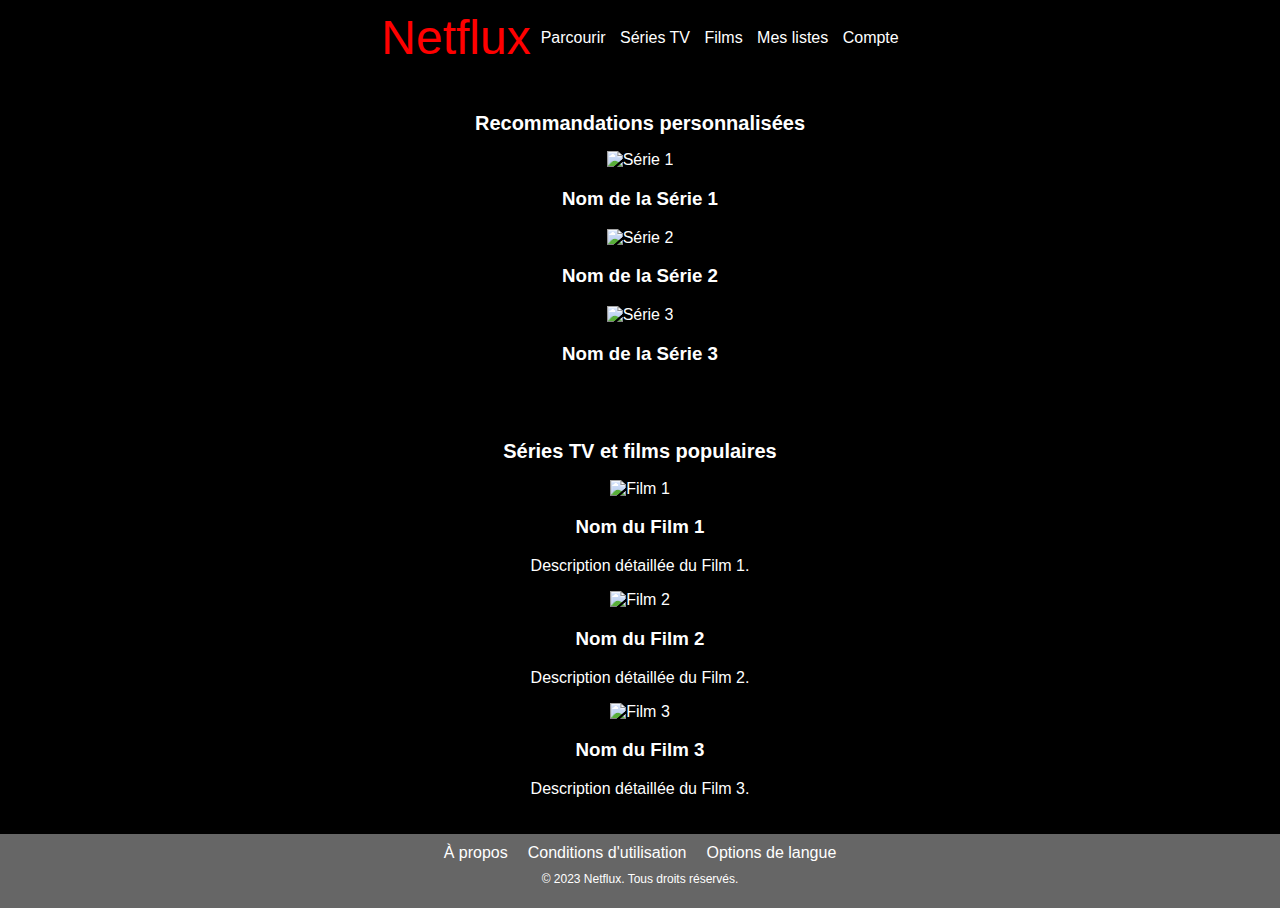
==== main.html @ ee1a0e5e "test 2" ====
<!DOCTYPE html>
<html>
  <head>
    <title>Netflux - Accueil</title>
    <link rel="stylesheet" href="style.css">
  </head>
  <body>
    <header>
      <nav>
        <div class="logo">Netflux</div>
        <ul>
          <li><a href="#">Parcourir</a></li>
          <li><a href="#">Séries TV</a></li>
          <li><a href="#">Films</a></li>
          <li><a href="#">Mes listes</a></li>
          <li><a href="#">Compte</a></li>
        </ul>
      </nav>
    </header>

    <section class="recommendations">
      <h2>Recommandations personnalisées</h2>
      <div class="carousel">
        <!-- Carrousel de séries TV -->
        <div class="carousel-item">
          <img src="serie1.jpg" alt="Série 1">
          <h3>Nom de la Série 1</h3>
        </div>
        <div class="carousel-item">
          <img src="serie2.jpg" alt="Série 2">
          <h3>Nom de la Série 2</h3>
        </div>
        <div class="carousel-item">
          <img src="serie3.jpg" alt="Série 3">
          <h3>Nom de la Série 3</h3>
        </div>
      </div>
    </section>

    <section class="highlights">
      <h2>Séries TV et films populaires</h2>
      <div class="movies">
        <!-- Vignettes et descriptions pour chaque titre en évidence -->
        <div class="movie-item">
          <img src="film1.jpg" alt="Film 1">
          <h3>Nom du Film 1</h3>
          <p>Description détaillée du Film 1.</p>
        </div>
        <div class="movie-item">
          <img src="film2.jpg" alt="Film 2">
          <h3>Nom du Film 2</h3>
          <p>Description détaillée du Film 2.</p>
        </div>
        <div class="movie-item">
          <img src="film3.jpg" alt="Film 3">
          <h3>Nom du Film 3</h3>
          <p>Description détaillée du Film 3.</p>
        </div>
      </div>
    </section>

    <footer>
      <ul>
        <li><a href="#">À propos</a></li>
        <li><a href="#">Conditions d'utilisation</a></li>
        <li><a href="#">Options de langue</a></li>
      </ul>
      <p>© 2023 Netflux. Tous droits réservés.</p>
    </footer>
  </body>
</html>
---- style.css ----
* {
  box-sizing: border-box;
}

body {
  margin: 0;
  padding: 0;
  font-family: "Helvetica Neue", Helvetica, Arial, sans-serif;
  background-color: #000;
  color: #fff;
  text-align: center;
  display: flex;
  flex-direction: column;
  min-height: 100vh;
}

header {
  padding: 10px;
}

nav {
  display: flex;
  justify-content: center;
  align-items: center;
}

.logo {
  font-size: 48px;
  color: #ff0000;
}

nav ul {
  list-style-type: none;
  margin: 0;
  padding: 0;
}

nav ul li {
  display: inline-block;
  margin-left: 10px;
}

nav ul li a {
  color: #fff;
  text-decoration: none;
}

section {
  padding: 20px;
  flex: 1;
}

h2 {
  font-size: 20px;
  font-weight: bold;
}

footer {
  background-color: #666;
  color: #fff;
  padding: 10px;
  margin-top: auto;
}

footer ul {
  list-style-type: none;
  margin: 0;
  padding: 0;
  display: flex;
  justify-content: center;
}

footer ul li {
  margin: 0 10px;
}

footer ul li a {
  color: #fff;
  text-decoration: none;
}

footer p {
  margin-top: 10px;
  font-size: 12px;
}
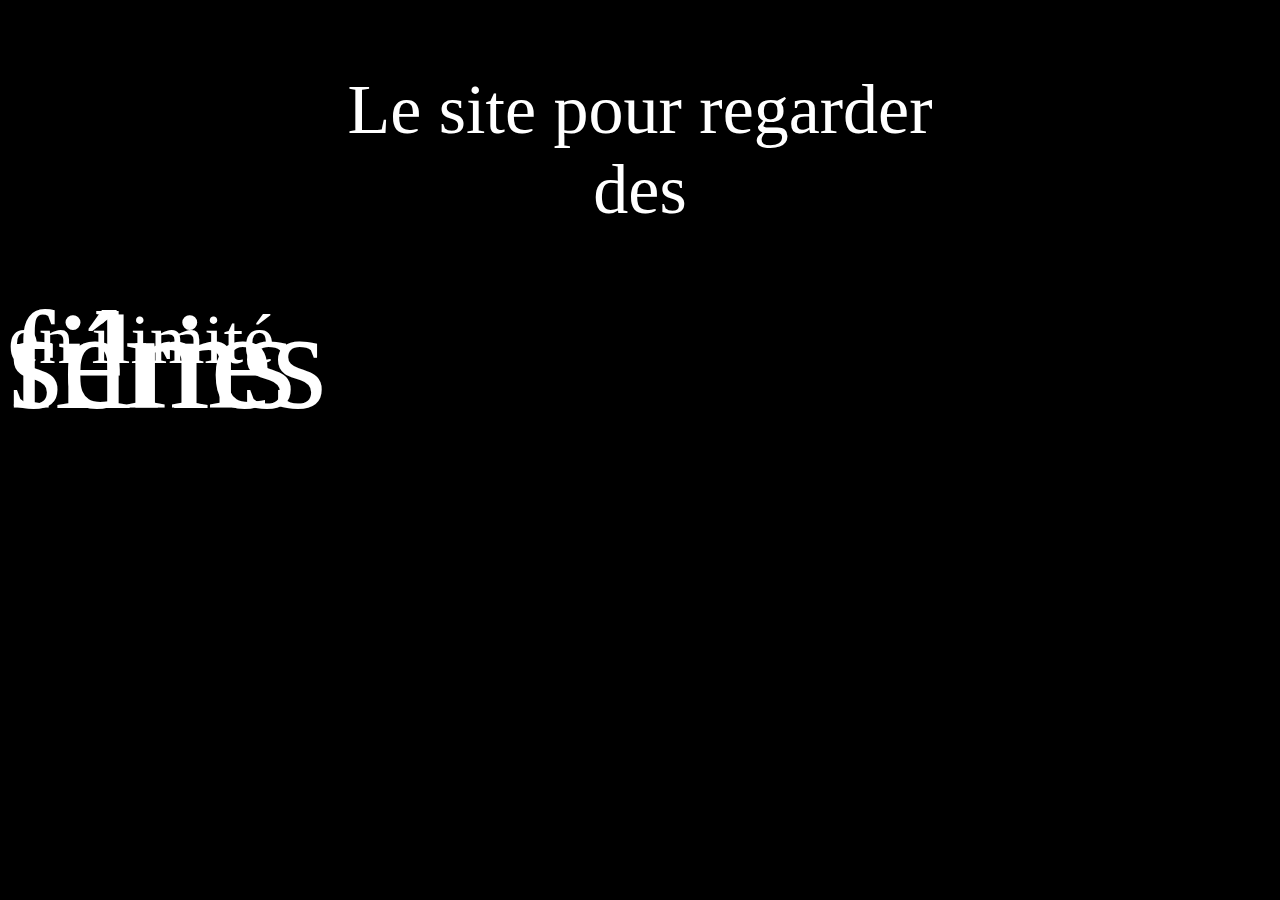
==== commit 55c5bc87: "start" ====
--- a/main.html
+++ b/main.html
@@ -1,71 +1,9 @@
 <!DOCTYPE html>
-<html>
-  <head>
-    <title>Netflux - Accueil</title>
-    <link rel="stylesheet" href="style.css">
-  </head>
-  <body>
-    <header>
-      <nav>
-        <div class="logo">Netflux</div>
-        <ul>
-          <li><a href="#">Parcourir</a></li>
-          <li><a href="#">Séries TV</a></li>
-          <li><a href="#">Films</a></li>
-          <li><a href="#">Mes listes</a></li>
-          <li><a href="#">Compte</a></li>
-        </ul>
-      </nav>
-    </header>
-
-    <section class="recommendations">
-      <h2>Recommandations personnalisées</h2>
-      <div class="carousel">
-        <!-- Carrousel de séries TV -->
-        <div class="carousel-item">
-          <img src="serie1.jpg" alt="Série 1">
-          <h3>Nom de la Série 1</h3>
-        </div>
-        <div class="carousel-item">
-          <img src="serie2.jpg" alt="Série 2">
-          <h3>Nom de la Série 2</h3>
-        </div>
-        <div class="carousel-item">
-          <img src="serie3.jpg" alt="Série 3">
-          <h3>Nom de la Série 3</h3>
-        </div>
-      </div>
-    </section>
-
-    <section class="highlights">
-      <h2>Séries TV et films populaires</h2>
-      <div class="movies">
-        <!-- Vignettes et descriptions pour chaque titre en évidence -->
-        <div class="movie-item">
-          <img src="film1.jpg" alt="Film 1">
-          <h3>Nom du Film 1</h3>
-          <p>Description détaillée du Film 1.</p>
-        </div>
-        <div class="movie-item">
-          <img src="film2.jpg" alt="Film 2">
-          <h3>Nom du Film 2</h3>
-          <p>Description détaillée du Film 2.</p>
-        </div>
-        <div class="movie-item">
-          <img src="film3.jpg" alt="Film 3">
-          <h3>Nom du Film 3</h3>
-          <p>Description détaillée du Film 3.</p>
-        </div>
-      </div>
-    </section>
-
-    <footer>
-      <ul>
-        <li><a href="#">À propos</a></li>
-        <li><a href="#">Conditions d'utilisation</a></li>
-        <li><a href="#">Options de langue</a></li>
-      </ul>
-      <p>© 2023 Netflux. Tous droits réservés.</p>
-    </footer>
-  </body>
-</html>
+<head>
+<link rel="stylesheet" href="style.css">
+</head>
+<body>
+<div class="text-index">
+    <p>Le site pour regarder<br>des<div class="ms-slider_word1">films</div> <div class="ms-slider_word2">séries</div> en ilimité</p>
+</div>
+</body>--- a/style.css
+++ b/style.css
@@ -1,85 +1,51 @@
-* {
-  box-sizing: border-box;
+.text-index {
+  font-size: 70px;
+  color: white;
+}
+
+p {
+  text-align: center;
 }
 
 body {
-  margin: 0;
-  padding: 0;
-  font-family: "Helvetica Neue", Helvetica, Arial, sans-serif;
-  background-color: #000;
-  color: #fff;
-  text-align: center;
-  display: flex;
-  flex-direction: column;
-  min-height: 100vh;
+  background-color: black;
 }
 
-header {
-  padding: 10px;
+.films {
+  color: red;
 }
 
-nav {
-  display: flex;
-  justify-content: center;
-  align-items: center;
+.ms-slider_word1, 
+.ms-slider_word2 {
+	position: absolute;
+  display: block;
+	top: 2em;
+  
+  width: 60%;
+  
+  font-size: 2em;
+
+	animation-duration: 20s;
+	animation-timing-function: ease-in-out;
+	animation-iteration-count: infinite;
 }
 
-.logo {
-  font-size: 48px;
-  color: #ff0000;
+.ms-slider_word1 {
+	animation-name: anim-1;
 }
 
-nav ul {
-  list-style-type: none;
-  margin: 0;
-  padding: 0;
+.ms-slider_word2 {
+	animation-name: anim-2;
 }
 
-nav ul li {
-  display: inline-block;
-  margin-left: 10px;
+@keyframes anim-1 {
+	0%, 8.3% { left: -100%; opacity: 0; }
+  8.3%,25% { left: 25%; opacity: 1; }
+  33.33%, 100% { left: 110%; opacity: 0; }
 }
 
-nav ul li a {
-  color: #fff;
-  text-decoration: none;
-}
-
-section {
-  padding: 20px;
-  flex: 1;
-}
-
-h2 {
-  font-size: 20px;
-  font-weight: bold;
-}
-
-footer {
-  background-color: #666;
-  color: #fff;
-  padding: 10px;
-  margin-top: auto;
-}
-
-footer ul {
-  list-style-type: none;
-  margin: 0;
-  padding: 0;
-  display: flex;
-  justify-content: center;
-}
-
-footer ul li {
-  margin: 0 10px;
-}
-
-footer ul li a {
-  color: #fff;
-  text-decoration: none;
-}
-
-footer p {
-  margin-top: 10px;
-  font-size: 12px;
-}
+@keyframes anim-2 {
+	0%, 33.33% { left: -100%; opacity: 0; }
+  41.63%, 58.29% { left: 25%; opacity: 1; }
+  66.66%, 100% { left: 110%; opacity: 0; }
+}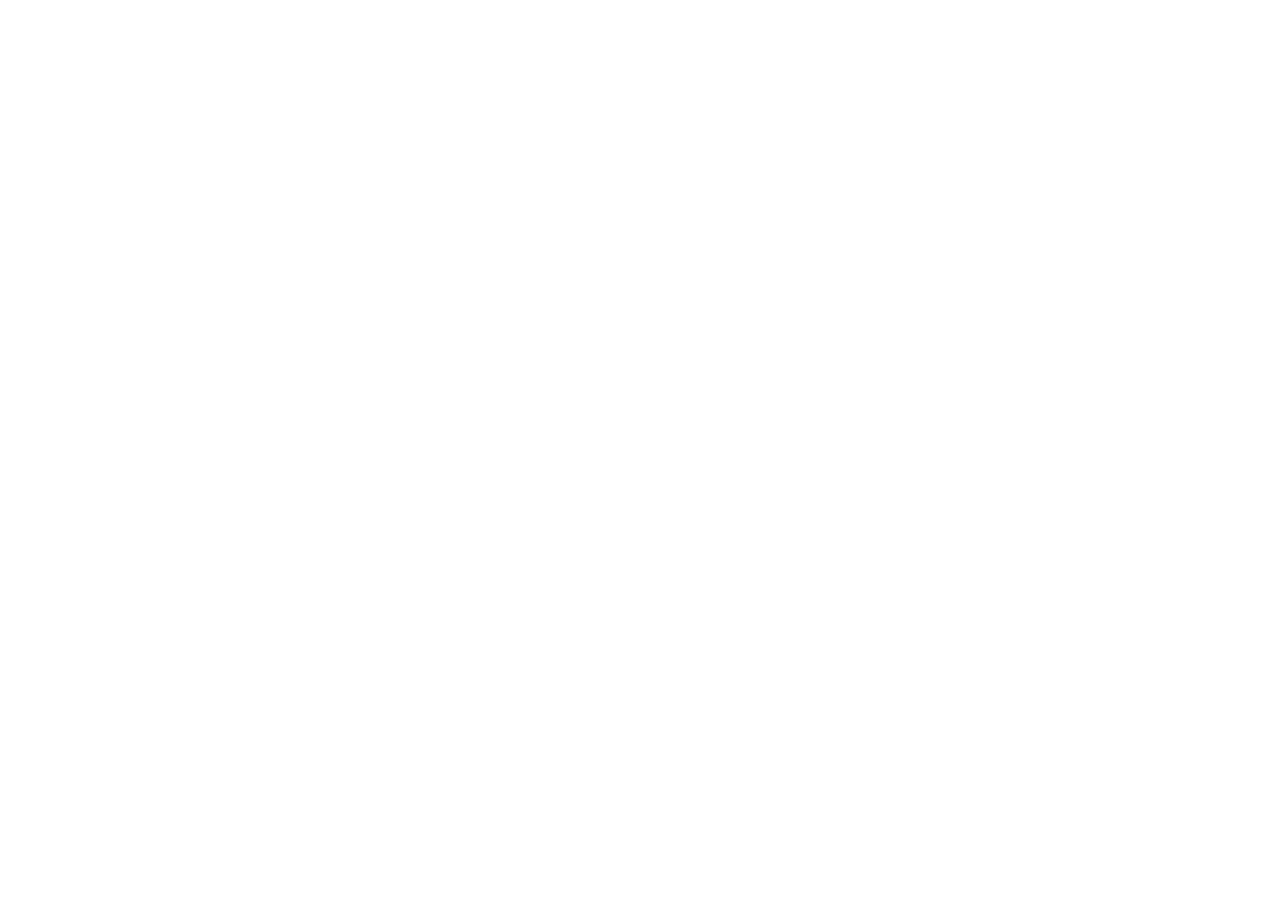
==== commit cfdfa44b: "netflux" ====
--- a/main.html
+++ b/main.html
@@ -1,9 +1,11 @@
 <!DOCTYPE html>
+<html>
 <head>
-<link rel="stylesheet" href="style.css">
+    <meta name="viewport" content="width=device-width, initial-scale=1.0">
+    <title>Netflux</title>
+    <link rel="styleshett" href="style.css">
 </head>
 <body>
-<div class="text-index">
-    <p>Le site pour regarder<br>des<div class="ms-slider_word1">films</div> <div class="ms-slider_word2">séries</div> en ilimité</p>
-</div>
-</body>+
+</body>
+</html>--- a/style.css
+++ b/style.css
@@ -1,51 +1,6 @@
-.text-index {
-  font-size: 70px;
-  color: white;
-}
-
-p {
-  text-align: center;
-}
-
-body {
-  background-color: black;
-}
-
-.films {
-  color: red;
-}
-
-.ms-slider_word1, 
-.ms-slider_word2 {
-	position: absolute;
-  display: block;
-	top: 2em;
-  
-  width: 60%;
-  
-  font-size: 2em;
-
-	animation-duration: 20s;
-	animation-timing-function: ease-in-out;
-	animation-iteration-count: infinite;
-}
-
-.ms-slider_word1 {
-	animation-name: anim-1;
-}
-
-.ms-slider_word2 {
-	animation-name: anim-2;
-}
-
-@keyframes anim-1 {
-	0%, 8.3% { left: -100%; opacity: 0; }
-  8.3%,25% { left: 25%; opacity: 1; }
-  33.33%, 100% { left: 110%; opacity: 0; }
-}
-
-@keyframes anim-2 {
-	0%, 33.33% { left: -100%; opacity: 0; }
-  41.63%, 58.29% { left: 25%; opacity: 1; }
-  66.66%, 100% { left: 110%; opacity: 0; }
+*{
+  margin: 0;
+  padding: 0;
+  font-family: 'Poppins', sans-serif;
+  box-sizing: border-box;
 }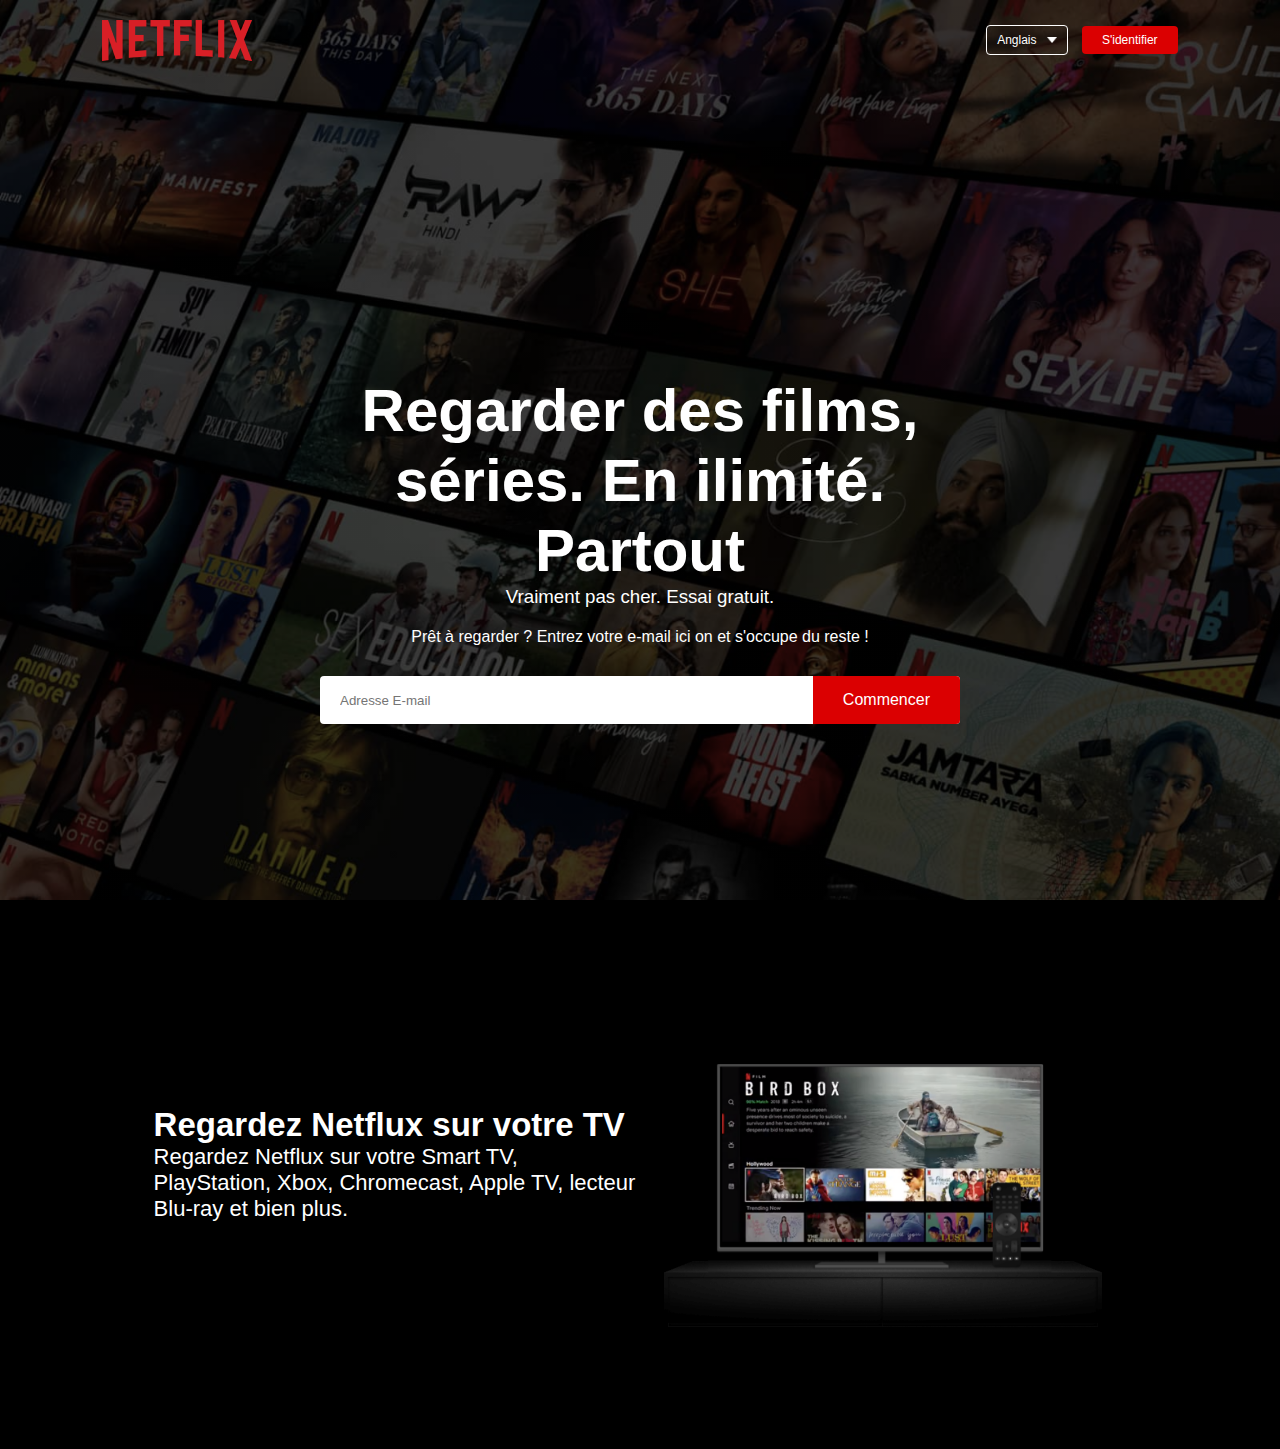
==== commit 9764bfc1: "starting" ====
--- a/main.html
+++ b/main.html
@@ -3,9 +3,40 @@
 <head>
     <meta name="viewport" content="width=device-width, initial-scale=1.0">
     <title>Netflux</title>
-    <link rel="styleshett" href="style.css">
+    <link rel="stylesheet" href="style.css">
 </head>
 <body>
+<div class="header">    
+    <nav>
+        <img src="images/logo.png" alt="Netflux" class="logo">
+        <div>
+            <button class="language-btn">Anglais <img src="images/down-icon.png" ></button>
+            <button>S'identifier</button>
+        </div>
+    </nav>
+    <div class="header-content">
+        <h1>Regarder des films, séries. En ilimité. Partout</h1>
+        <h3>Vraiment pas cher. Essai gratuit.</h3>
+        <p>Prêt à regarder ? Entrez votre e-mail ici on et s'occupe du reste !</p>
+        <form class="email-signup">
+            <input type="email" placeholder="Adresse E-mail" required>
+            <button type="submit">Commencer</button>
+        </form>
+    </div>
+</div>
+
+<div class="features">
+    <div class="row">
+        <div class="text-col">
+            <h2>Regardez Netflux sur votre TV</h2>
+            <p>Regardez Netflux sur votre Smart TV, PlayStation, Xbox, Chromecast, Apple TV, lecteur Blu-ray et bien plus.</p>
+        </div>
+        <div class="img-col">
+            <img src="images/feature-1.png">
+        </div>
+    </div>
+</div>
+
 
 </body>
 </html>--- a/style.css
+++ b/style.css
@@ -3,4 +3,119 @@
   padding: 0;
   font-family: 'Poppins', sans-serif;
   box-sizing: border-box;
+}
+body{
+  background: #000;
+  color: #fff;
+}
+.header{
+    width: 100%;
+    height: 100vh;
+    background-image: linear-gradient(rgba(0,0,0,0.7),rgba(0,0,0,0.7)), url(images/header-image.png);
+    background-size: cover;
+    background-position: center;
+    padding: 10px 8%;
+    position: relative;
+}
+nav{
+  display: flex;
+  justify-content: space-between;
+  align-items: center;
+  padding: 10px 0;
+}
+.logo{
+  width: 150px;
+  cursor: pointer;
+}
+nav button{
+  border: 0;
+  outline: 0;
+  background: #db0001;
+  color: #fff;
+  padding: 7px 20px;
+  font-size: 12px;
+  border-radius: 4px;
+  margin-left: 10px;
+  cursor: pointer;
+}
+.language-btn{
+  display: inline-flex;
+  align-items: center;
+  background: transparent;
+  border: 1px solid #fff;
+  padding: 7px 10px;
+}
+.language-btn img{
+  width: 10px;
+  margin-left: 10px;
+}
+.header-content{
+  position: absolute;
+  top: 50%;
+  left: 50%;
+  transform: translate(-50%, -50%);
+  text-align: center;
+  margin-top: 100px;
+}
+.header-content h1{
+  font-size: 60px;
+  line-height: 70px;
+  font-weight: 600;
+  max-width: 650px;
+}
+.header-content h3 {
+  font-weight: 400;
+  margin-bottom: 20px;
+}
+.email-signup {
+  background: #fff;
+  border-radius: 4px;
+  display: flex;
+  align-items: center;
+  margin-top: 30px;
+  overflow: hidden;
+}
+
+.email-signup input {
+  flex: 1;
+  border: 0;
+  outline: 0;
+  margin-left: 20px;
+}
+
+.email-signup button{
+  background: #db0001;
+  border: 0;
+  outline: 0;
+  color: #fff;
+  font-size: 16px;
+  cursor: pointer;
+  padding: 15px 30px;
+}
+
+/* -----------------------features----------------------------- */
+
+.features{
+  padding: 50px 12%;
+  font-size: 22px;
+}
+.row{
+  display: flex;
+  width: 100%;
+  align-items: center;
+  flex-wrap: wrap;
+  padding: 50px 0;
+}
+.text-col{
+  flex-basis: 50%;
+  margin-bottom: 20px;
+}
+.img-col{
+  flex-basis: 50%;
+  margin-bottom: 20px;
+}
+.img-col img{
+  display: block;
+  width: 90%;
+  margin: auto;
 }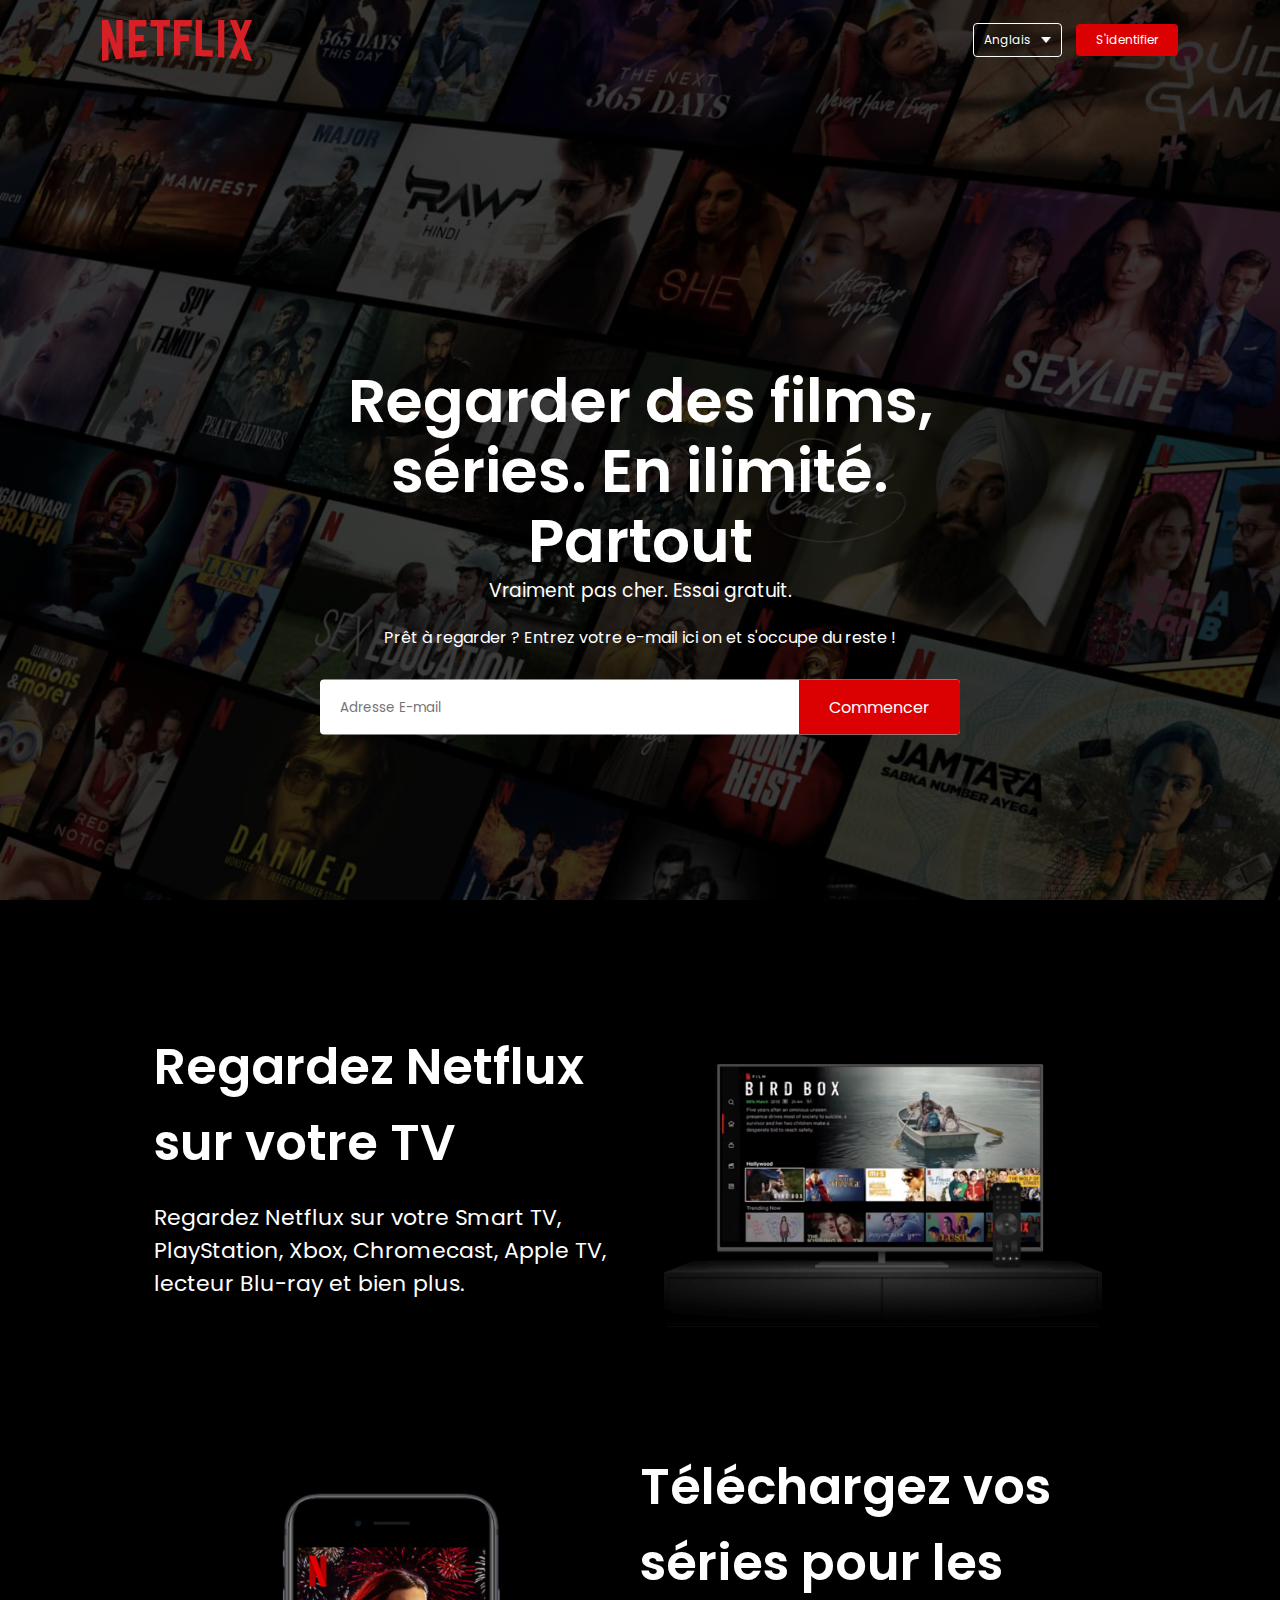
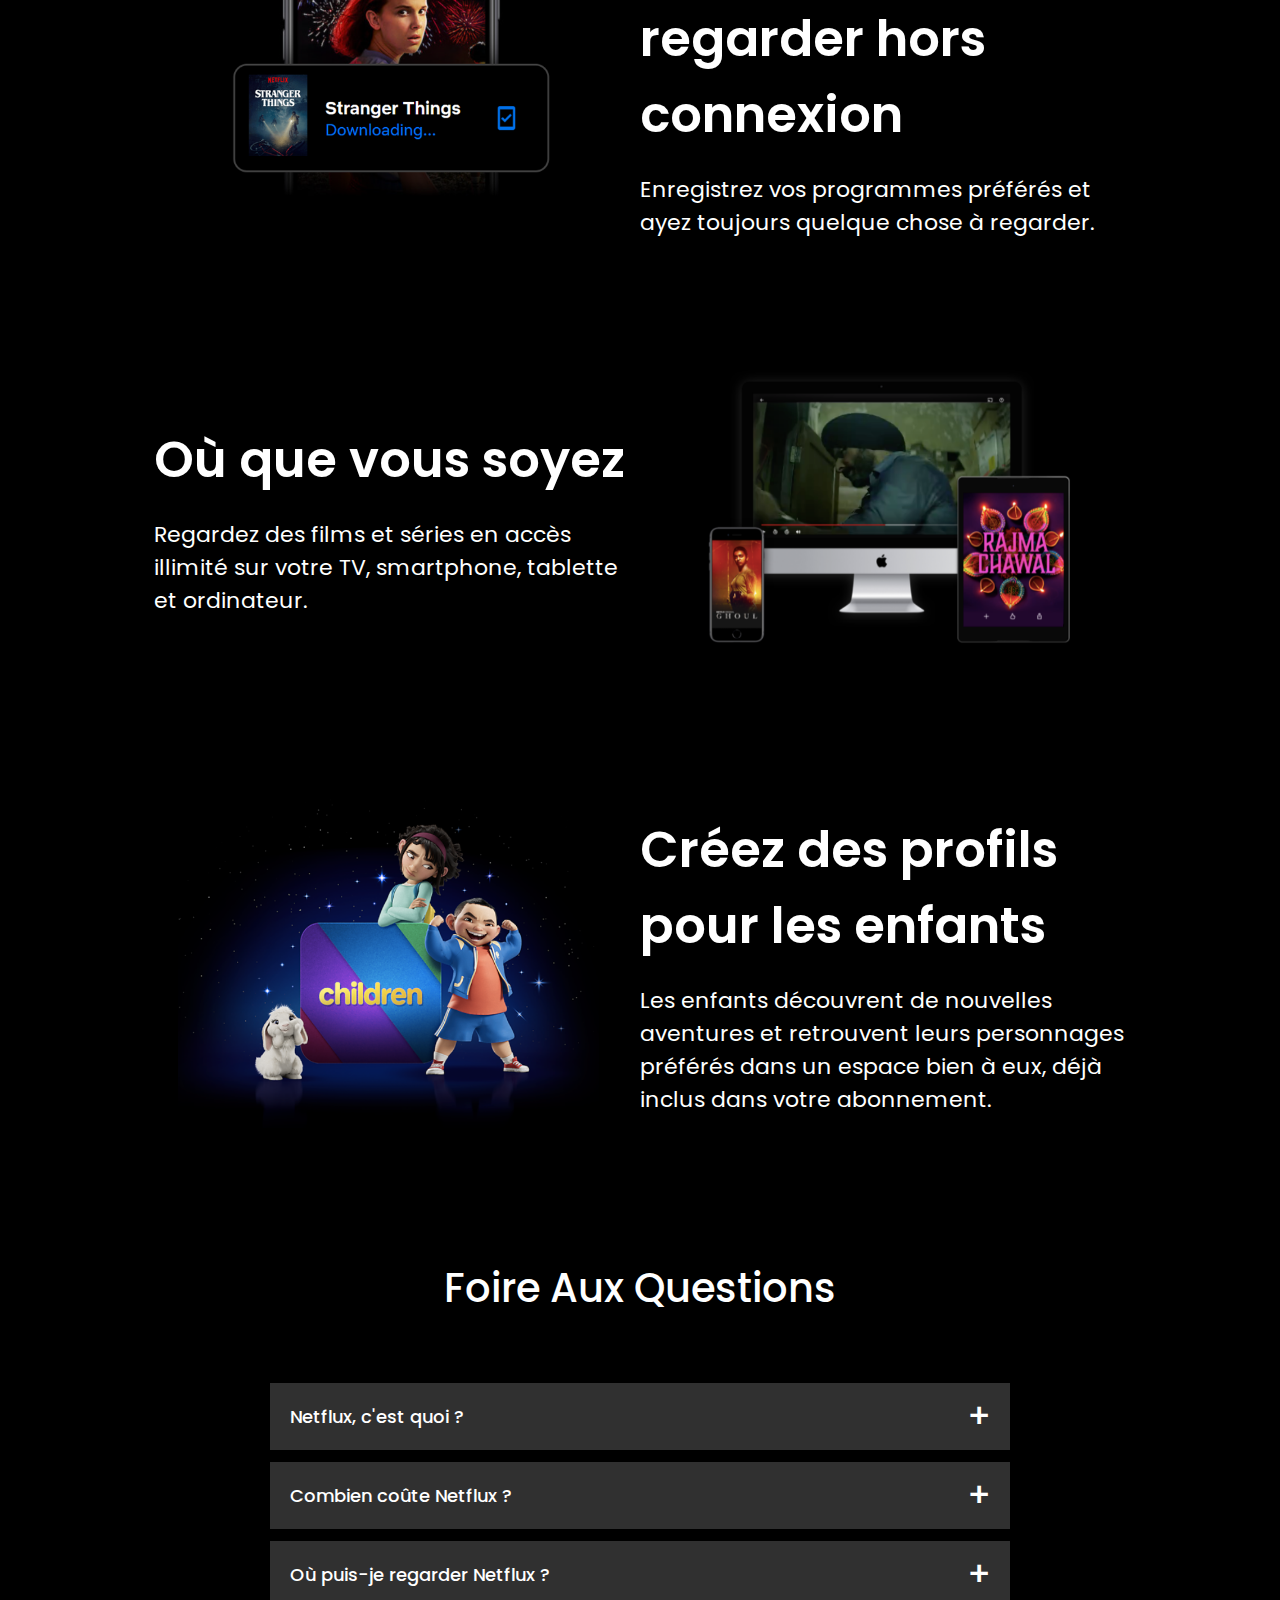
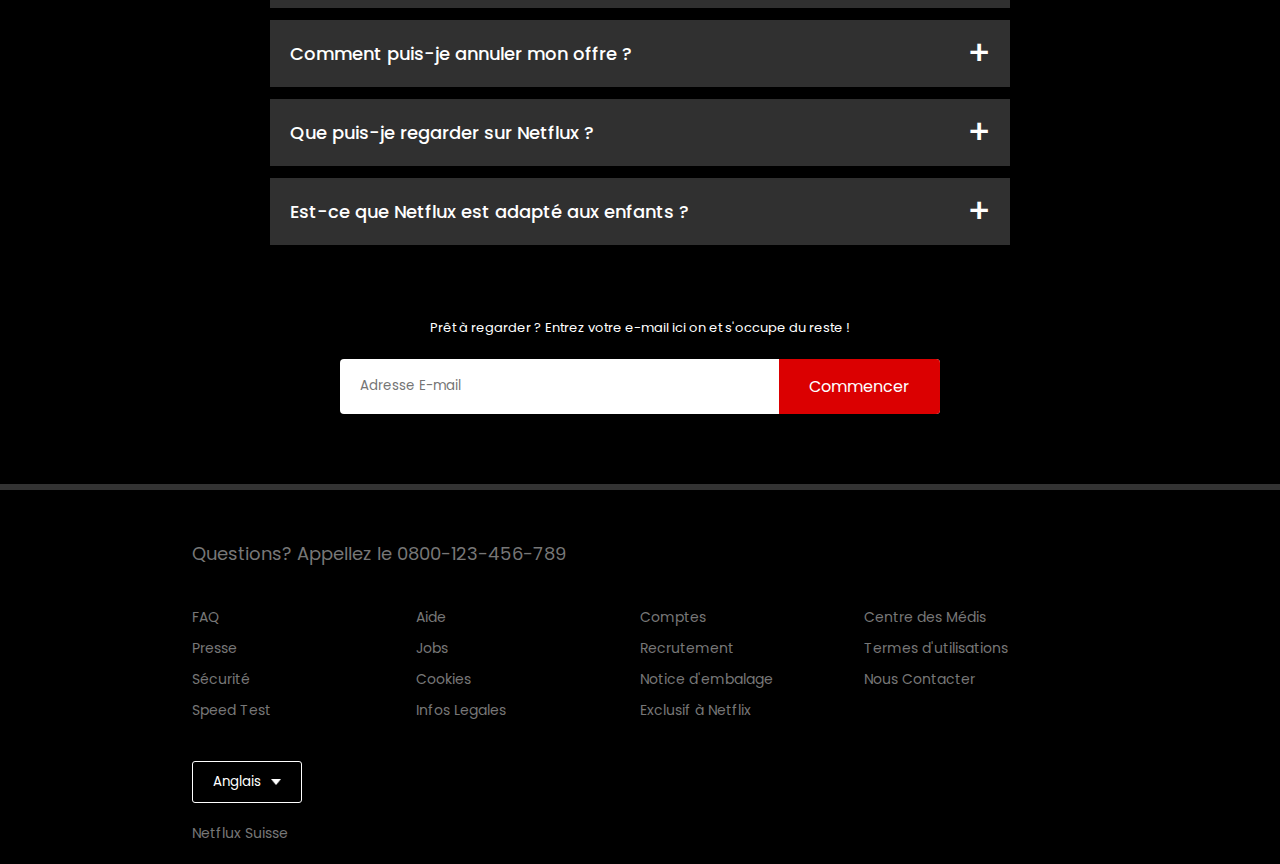
==== commit 104a9303: "finished" ====
--- a/main.html
+++ b/main.html
@@ -3,6 +3,8 @@
 <head>
     <meta name="viewport" content="width=device-width, initial-scale=1.0">
     <title>Netflux</title>
+    <link href="https://fonts.googleapis.com/css2?family=Poppins:wght@500&display=swap"
+    rel="stylesheet">
     <link rel="stylesheet" href="style.css">
 </head>
 <body>
@@ -34,9 +36,124 @@
         <div class="img-col">
             <img src="images/feature-1.png">
         </div>
+
+    </div>
+    <div class="row">
+        <div class="img-col">
+            <img src="images/feature-2.png">
+        </div>
+        <div class="text-col">
+            <h2>Téléchargez vos séries pour les regarder hors connexion</h2>
+            <p>Enregistrez vos programmes préférés et ayez toujours quelque chose à regarder.</p>
+        </div>
+
+    </div>
+    <div class="row">
+        <div class="text-col">
+            <h2>Où que vous soyez</h2>
+            <p>Regardez des films et séries en accès illimité sur votre TV, smartphone, tablette et ordinateur.</p>
+        </div>
+        <div class="img-col">
+            <img src="images/feature-3.png">
+        </div>
+
+    </div>
+    <div class="row">
+        <div class="img-col">
+            <img src="images/feature-4.png">
+        </div>
+        <div class="text-col">
+            <h2>Créez des profils pour les enfants</h2>
+            <p>Les enfants découvrent de nouvelles aventures et retrouvent leurs personnages préférés dans un espace bien à eux, déjà inclus dans votre abonnement.</p>
+        </div>
+
     </div>
 </div>
 
 
+<div class="faq">
+    <h2>Foire Aux Questions</h2>
+    <ul class="accordion">
+        <li>
+            <input type="radio" name="accordion" id="first">
+            <label for="first">Netflux, c'est quoi ?</label>
+            <div class="content">
+                <p>Lorem ipsum dolor sit amet, consectetur adipiscing elit. Phasellus lectus arcu, gravida id ipsum quis, facilisis feugiat lorem. Quisque in tellus aliquam, rutrum turpis suscipit, rutrum augue. Integer hendrerit turpis non fermentum condimentum. Etiam nisi metus, aliquet et neque a, accumsan vehicula leo.</p>
+            </div>
+        </li>
+        <li>
+            <input type="radio" name="accordion" id="second">
+            <label for="second">Combien coûte Netflux ?</label>
+            <div class="content">
+                <p>Lorem ipsum dolor sit amet, consectetur adipiscing elit. Phasellus lectus arcu, gravida id ipsum quis, facilisis feugiat lorem. Quisque in tellus aliquam, rutrum turpis suscipit, rutrum augue. Integer hendrerit turpis non fermentum condimentum. Etiam nisi metus, aliquet et neque a, accumsan vehicula leo.</p>
+            </div>
+        </li>
+        <li>
+            <input type="radio" name="accordion" id="third">
+            <label for="third">Où puis-je regarder Netflux ?</label>
+            <div class="content">
+                <p>Lorem ipsum dolor sit amet, consectetur adipiscing elit. Phasellus lectus arcu, gravida id ipsum quis, facilisis feugiat lorem. Quisque in tellus aliquam, rutrum turpis suscipit, rutrum augue. Integer hendrerit turpis non fermentum condimentum. Etiam nisi metus, aliquet et neque a, accumsan vehicula leo.</p>
+            </div>
+        </li>
+        <li>
+            <input type="radio" name="accordion" id="fourth">
+            <label for="fourth">Comment puis-je annuler mon offre ?</label>
+            <div class="content">
+                <p>Lorem ipsum dolor sit amet, consectetur adipiscing elit. Phasellus lectus arcu, gravida id ipsum quis, facilisis feugiat lorem. Quisque in tellus aliquam, rutrum turpis suscipit, rutrum augue. Integer hendrerit turpis non fermentum condimentum. Etiam nisi metus, aliquet et neque a, accumsan vehicula leo.</p>
+            </div>
+        </li>
+        <li>
+            <input type="radio" name="accordion" id="fifth">
+            <label for="fifth">Que puis-je regarder sur Netflux ?</label>
+            <div class="content">
+                <p>Lorem ipsum dolor sit amet, consectetur adipiscing elit. Phasellus lectus arcu, gravida id ipsum quis, facilisis feugiat lorem. Quisque in tellus aliquam, rutrum turpis suscipit, rutrum augue. Integer hendrerit turpis non fermentum condimentum. Etiam nisi metus, aliquet et neque a, accumsan vehicula leo.</p>
+            </div>
+        </li>
+        <li>
+            <input type="radio" name="accordion" id="sixth">
+            <label for="sixth">Est-ce que Netflux est adapté aux enfants ?</label>
+            <div class="content">
+                <p>Lorem ipsum dolor sit amet, consectetur adipiscing elit. Phasellus lectus arcu, gravida id ipsum quis, facilisis feugiat lorem. Quisque in tellus aliquam, rutrum turpis suscipit, rutrum augue. Integer hendrerit turpis non fermentum condimentum. Etiam nisi metus, aliquet et neque a, accumsan vehicula leo.</p>
+            </div>
+        </li>
+    </ul>
+    <small>Prêt à regarder ? Entrez votre e-mail ici on et s'occupe du reste !</small>
+    <form class="email-signup">
+        <input type="email" placeholder="Adresse E-mail" required>
+        <button type="submit">Commencer</button>
+    </form>
+</div>
+
+<div class="footer">
+    <h2>Questions? Appellez le 0800-123-456-789</h2>
+
+    <div class="row">
+        <div class="col">
+            <a href="https://www.youtube.com/watch?v=dQw4w9WgXcQ&ab_channel=RickAstley">FAQ</a>
+            <a href="https://www.youtube.com/watch?v=dQw4w9WgXcQ&ab_channel=RickAstley">Presse</a>
+            <a href="https://www.youtube.com/watch?v=dQw4w9WgXcQ&ab_channel=RickAstley">Sécurité</a>
+            <a href="https://www.youtube.com/watch?v=dQw4w9WgXcQ&ab_channel=RickAstley">Speed Test</a>
+        </div>
+        <div class="col">
+            <a href="https://www.youtube.com/watch?v=dQw4w9WgXcQ&ab_channel=RickAstley">Aide</a>
+            <a href="https://www.youtube.com/watch?v=dQw4w9WgXcQ&ab_channel=RickAstley">Jobs</a>
+            <a href="https://www.youtube.com/watch?v=dQw4w9WgXcQ&ab_channel=RickAstley">Cookies</a>
+            <a href="https://www.youtube.com/watch?v=dQw4w9WgXcQ&ab_channel=RickAstley">Infos Legales</a>
+        </div>
+        <div class="col">
+            <a href="https://www.youtube.com/watch?v=dQw4w9WgXcQ&ab_channel=RickAstley">Comptes</a>
+            <a href="https://www.youtube.com/watch?v=dQw4w9WgXcQ&ab_channel=RickAstley">Recrutement</a>
+            <a href="https://www.youtube.com/watch?v=dQw4w9WgXcQ&ab_channel=RickAstley">Notice d'embalage</a>
+            <a href="https://www.youtube.com/watch?v=dQw4w9WgXcQ&ab_channel=RickAstley">Exclusif à Netflix</a>
+        </div>
+        <div class="col">
+            <a href="https://www.youtube.com/watch?v=dQw4w9WgXcQ&ab_channel=RickAstley">Centre des Médis</a>
+            <a href="https://www.youtube.com/watch?v=dQw4w9WgXcQ&ab_channel=RickAstley">Termes d'utilisations</a>
+            <a href="https://www.youtube.com/watch?v=dQw4w9WgXcQ&ab_channel=RickAstley">Nous Contacter</a>
+        </div>
+    </div>
+    <button class="language-btn">Anglais <img src="images/down-icon.png" ></button>
+    <p class="copyright-txt">Netflux Suisse</p>
+</div>
 </body>
 </html>--- a/style.css
+++ b/style.css
@@ -118,4 +118,113 @@
   display: block;
   width: 90%;
   margin: auto;
+}
+.features h2{
+  font-size: 50px;
+  font-weight: 600;
+  margin-bottom: 20px;
+}
+
+/* -----------------------faq----------------------------- */
+
+.faq{
+  padding: 10px 12%;
+  text-align: center;
+  font-size: 18px;
+}
+.faq h2{
+  font-weight: 500;
+  font-size: 40px;
+}
+
+.accordion{
+  margin: 60px auto;
+  width: 100%;
+  max-width: 750px;
+}
+.accordion li{
+  list-style: none;
+  width: 100%;
+  padding: 5px;
+}
+.accordion li label{
+  display: flex;
+  align-items: center;
+  padding: 20px;
+  font-size: 18px;
+  font-weight: 500;
+  background: #303030;
+  margin-bottom: 2px;
+  cursor: pointer;
+  position: relative;
+}
+label::after{
+  content: '+';
+  font-size: 34px;
+  position: absolute;
+  right: 20px;
+  transition: tranform 0.5s;
+}
+input[type="radio"]{
+  display: none;
+}
+.accordion .content{
+  background: #303030;
+  text-align: left;
+  padding: 0 20px;
+  max-height: 0;
+  overflow: hidden;
+  transition: max-height 0.5s, padding 0.5s;
+}
+.accordion input[type="radio"]:checked + label + .content{
+  max-height: 600px;
+  padding: 30px 20px;
+}
+.accordion input[type="radio"]:checked + label::after{
+  transform: rotate(135deg);
+}
+.faq .email-signup{
+  max-width: 600px;
+  margin: 20px auto 60px;
+}
+.faq small{
+  font-size: 13px;
+}
+
+/* -------------------footer--------------- */
+.footer{
+  padding: 50px 15% 10px;
+  border-top: 6px solid #333;
+  color: #777;
+}
+.footer h2{
+  font-size: 18px;
+  font-weight: 400;
+  margin-bottom: 30px;
+}
+.footer .col{
+  flex-basis: 25%;
+  flex-grow: 1;
+  margin-bottom: 20px;
+}
+.footer .col a{
+  display: block;
+  text-decoration: none;
+  color: #777;
+  font-size: 14px;
+  margin-bottom: 10px;
+}
+.footer .row{
+  align-items: flex-start;
+  padding: 10px 0;
+}
+.footer .language-btn{
+  color: white;
+  padding: 10px 20px;
+  border-radius: 3px;
+}
+.copyright-txt{
+  font-size: 14px;
+  margin-top: 20px;
+  margin-bottom: 10px;
 }